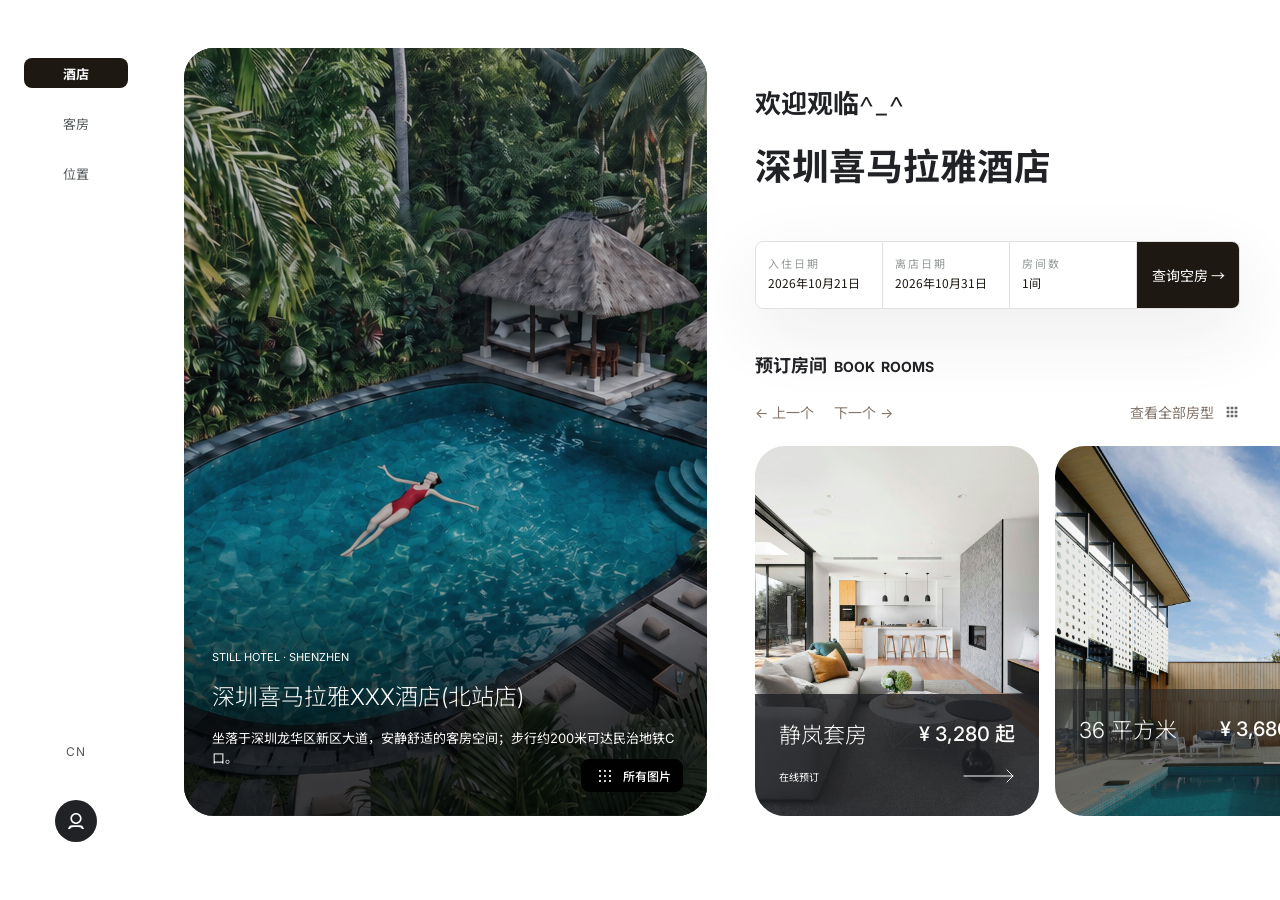
==== index.html @ 6130de10 "Publish hotel booking demo site" ====
<!doctype html>
<html lang="zh-CN"><head><link rel="icon" href="assets/favicon.svg?v=4" type="image/svg+xml"><meta charset="utf-8"><meta name="viewport" content="width=device-width, initial-scale=1, viewport-fit=cover"><meta name="theme-color" content="#ffffff"><title>酒店首页 · 深圳喜马拉雅酒店</title><link rel="stylesheet" href="css/base.css"><link rel="stylesheet" href="css/home.css"></head><body class="home-page"><aside class="site-sidebar" data-sidebar="hotel"></aside><main class="home-layout"><section class="home-hero" aria-label="酒店环境"><img src="assets/home/7f767.png" alt="热带绿植环绕的酒店户外泳池"><div class="home-hero-copy"><p class="eyebrow">STILL HOTEL  ·  SHENZHEN</p><h2>深圳喜马拉雅XXX酒店(北站店)</h2><p class="intro">坐落于深圳龙华区新区大道，安静舒适的客房空间；步行约200米可达民治地铁C口。</p></div><a href="gallery.html?type=hotel" class="home-photos"><img src="assets/home/ee39a.svg" alt="">所有图片</a></section><section class="home-booking"><div class="home-intro-spacer"></div><header class="home-welcome"><p>欢迎观临<span>^_^</span></p><h1>深圳喜马拉雅酒店</h1></header><form class="search-bar" data-search-form aria-label="查询可预订客房"><label class="search-field"><span class="search-label">入住日期</span><span class="search-value">2026年10月21日</span><input aria-label="入住日期" type="date" name="checkin" value="2026-10-21" required></label><label class="search-field"><span class="search-label">离店日期</span><span class="search-value">2026年10月31日</span><input aria-label="离店日期" type="date" name="checkout" value="2026-10-31" required></label><label class="search-field"><span class="search-label">房间数</span><span class="search-value">1间</span><select aria-label="房间数" name="rooms"><option value="1">1间</option><option value="2">2间</option><option value="3">3间</option><option value="4">4间</option><option value="5">5间</option></select></label><button class="search-submit" type="submit">查询空房 →</button></form><div class="home-intro-spacer"></div><div class="home-book-heading"><h2>预订房间</h2><p>BOOK  ROOMS</p></div><div class="home-room-tools"><button type="button" data-carousel="-1" aria-label="上一个房型">← 上一个</button><button type="button" data-carousel="1" aria-label="下一个房型">下一个 →</button><a href="rooms.html">查看全部房型<img src="assets/home/389a8.svg" alt=""></a></div><div class="home-room-strip"><a class="home-card" href="products.html?room=1" aria-label="预订静岚套房"><img src="assets/home/956d7.png" alt="静岚套房客房环境"><div class="home-card-copy"><div class="home-card-line"><h3>静岚套房</h3><p class="price">¥ 3,280 起</p></div><div class="home-card-bottom"><span>在线预订</span><img src="assets/home/8ff06.svg" alt=""></div></div></a><a class="home-card" href="products.html?room=2" aria-label="预订36 平方米"><img src="assets/home/bf387.png" alt="36 平方米客房环境"><div class="home-card-copy"><div class="home-card-line"><h3>36 平方米</h3><p class="price">¥ 3,680 起</p></div><div class="home-card-bottom"><span>在线预订</span><img src="assets/home/8ff06.svg" alt=""></div></div></a><a class="home-card" href="products.html?room=stone" aria-label="预订石庭套房"><img src="assets/home/69c30.png" alt="石庭套房客房环境"><div class="home-card-copy"><div class="home-card-line"><h3>石庭套房</h3><p class="price">¥ 3,680 起</p></div><div class="home-card-bottom"><span>在线预订</span><img src="assets/home/8ff06.svg" alt=""></div></div></a></div></section></main><script type="module" src="js/common.js"></script><script type="module" src="js/home.js"></script></body></html>
---- css/base.css ----
@import url('./fonts.css');
@import url('./calendar.css');
:root{--ink:#202225;--text:#313333;--muted:#949999;--border:#d8dbdb;--soft:#f6f6f4;--dark:#1d1912;--motion:180ms cubic-bezier(.2,.7,.25,1);font-family:Inter,'Noto Sans SC','PingFang SC',sans-serif;color:var(--ink);font-synthesis:none;-webkit-font-smoothing:antialiased}
*{box-sizing:border-box}html{scroll-behavior:smooth}body{margin:0;background:#fff;font-size:14px}h1,h2,h3,p{margin:0}a{color:inherit;text-decoration:none}button,input,select,textarea{font:inherit;color:inherit}button,a,input,select,textarea{ -webkit-tap-highlight-color:transparent}button{cursor:pointer;border:0;background:none}button,a,input,select,textarea{transition:background-color var(--motion),border-color var(--motion),box-shadow var(--motion),transform var(--motion),opacity var(--motion)}button:hover,a:hover{filter:brightness(.94)}button:active,a:active{transform:translateY(1px)}button:disabled{cursor:not-allowed;opacity:.45}button:focus-visible,a:focus-visible{outline:2px solid #827469;outline-offset:4px}input:focus,select:focus,textarea:focus{outline:none;border-color:#827469;box-shadow:0 0 0 3px #82746920}input[type=checkbox],input[type=radio]{accent-color:#202225;cursor:pointer;transition:transform var(--motion)}input[type=checkbox]:active,input[type=radio]:active{transform:scale(.85)}img{display:block;max-width:100%}[hidden]{display:none!important}.sr-only{position:absolute;width:1px;height:1px;padding:0;margin:-1px;overflow:hidden;clip:rect(0,0,0,0);white-space:nowrap;border:0}
.site-sidebar{position:fixed;z-index:20;left:40px;top:92px;width:104px;height:calc(100dvh - 184px);min-height:400px;display:flex;flex-direction:column;align-items:center;padding:10px 0;gap:20px}.site-sidebar nav{display:flex;flex-direction:column;gap:20px;width:100%}.site-nav-link{height:30px;width:104px;display:flex;align-items:center;justify-content:center;font-size:13px;color:#555a5d;border-radius:8px}.site-nav-link[aria-current=page]{background:#1d1912;color:#f8f8fa;font-weight:700}.site-sidebar-footer{margin-top:auto;display:flex;flex-direction:column;gap:40px;align-items:center}.site-language{font-size:12px;letter-spacing:.8px;height:18px;color:#555a5d}.site-account{display:grid;place-items:center;border-radius:50%;width:42px;height:42px;background:#202225}.site-account img{width:15.735px;height:16px}.site-account-menu{position:absolute;bottom:0;left:112px;width:156px;padding:8px;border:1px solid var(--border);background:white;border-radius:10px;box-shadow:0 12px 40px #0002}.site-account-menu a{display:block;padding:12px;border-radius:6px}.site-account-menu a:hover{background:var(--soft)}.orders-page .site-sidebar,.detail-page .site-sidebar{left:0;top:0;height:100dvh;min-height:0;width:184px;padding:50px 40px;border-right:1px solid var(--border)}
.page-main{margin-left:224px;padding:92px 40px 64px 0;min-height:1080px}.page-heading{height:80px;display:flex;flex-direction:column;align-items:center;gap:7px}.page-heading p{font-size:10px;font-weight:500;line-height:12px;color:#7b8082;white-space:pre}.page-heading h1{font-size:42px;line-height:51px;font-weight:700}.button-dark{background:var(--ink);color:white}.button-outline{border:1px solid var(--border);background:white}.ui-button{display:inline-flex;align-items:center;justify-content:center;gap:8px;min-height:44px;padding:10px 20px;border-radius:8px}.ui-button img{width:24px;height:24px}.ui-toast{position:fixed;bottom:28px;left:50%;transform:translate(-50%,15px);padding:14px 22px;background:#202225;color:white;box-shadow:0 8px 24px #0002;border-radius:8px;z-index:120;opacity:0;max-width:calc(100vw - 32px);transition:opacity var(--motion),transform var(--motion);pointer-events:none}.ui-toast.is-visible{opacity:1;transform:translate(-50%,0)}
.search-bar{display:flex;height:68px;border:1px solid #e1e1e1;border-radius:8px;background:white;box-shadow:0 24px 72px #272b2b17;overflow:hidden}.search-field{flex:1;position:relative;display:flex;justify-content:center;flex-direction:column;padding:10px 20px;border-right:1px solid #e1e1e1;gap:0;min-width:0;font-family:'PingFang SC','Noto Sans SC',sans-serif}.search-label{font-size:11px;color:#949999;letter-spacing:2px;line-height:16.5px}.search-value{font-size:15px;line-height:22.5px;color:#1d1912;white-space:nowrap}.search-field input,.search-field select{position:absolute;inset:0;opacity:0;width:100%;height:100%;cursor:pointer;border:0}.search-field:focus-within{background:#f6f6f4;box-shadow:inset 0 0 0 2px #827469}.search-submit{flex:1;padding:0;background:#1d1912;color:white;font-family:'PingFang SC','Noto Sans SC',sans-serif;font-size:14px}.global-loading{position:fixed;top:0;left:0;right:0;height:3px;z-index:200;background:#e8e8e5;overflow:hidden}.global-loading:after{content:'';position:absolute;inset:0 auto 0 0;width:35%;background:#202225;animation:load-progress 1s ease-in-out infinite}@keyframes load-progress{from{transform:translateX(-110%)}to{transform:translateX(390%)}}.ui-dialog{max-width:560px;width:calc(100% - 32px);border:1px solid var(--border);border-radius:12px;padding:28px;box-shadow:0 24px 90px #0003;color:var(--text)}.ui-dialog::backdrop{background:#20222560;backdrop-filter:blur(3px)}.ui-dialog h2{font-size:22px;margin-bottom:18px}.ui-dialog p{line-height:1.8;margin-bottom:18px}.ui-dialog-close{float:right;font-size:22px}.dialog-actions{display:flex;justify-content:flex-end;gap:12px;margin-top:24px}
@media(min-width:768px) and (max-height:900px){.site-sidebar{top:48px;height:calc(100dvh - 96px)}.page-main{padding-top:48px}.orders-page .site-sidebar,.detail-page .site-sidebar{top:0;height:100dvh}}
@media(min-width:768px) and (max-width:1439px){.page-main{margin-left:184px;padding-right:32px}.site-sidebar{left:24px}.orders-page .site-sidebar,.detail-page .site-sidebar{left:0}}
@media(max-width:767px){body{font-size:14px}.site-sidebar,.orders-page .site-sidebar,.detail-page .site-sidebar{top:0;left:0;width:100%;height:64px;min-height:0;flex-direction:row;justify-content:space-between;padding:12px 16px;gap:12px;background:#fff;border:0;border-bottom:1px solid #e8e9e9}.site-sidebar nav{flex-direction:row;gap:4px;width:auto}.site-nav-link{width:auto;min-width:54px;height:34px;padding:0 12px}.site-sidebar-footer{margin:0;flex-direction:row;gap:8px}.site-language{display:none}.site-account{width:34px;height:34px}.site-account-menu{top:56px;bottom:auto;left:auto;right:12px}.page-main{margin:0;padding:94px 20px 40px;min-height:100dvh}.page-heading{height:76px}.page-heading h1{font-size:30px;line-height:40px}.search-bar{display:grid;grid-template-columns:repeat(2,minmax(0,1fr));height:128px}.search-field{padding:10px 14px;border-bottom:1px solid #e1e1e1}.search-field:nth-child(2){border-right:0}.search-label{font-size:10px}.search-value{font-size:14px}.ui-toast{bottom:18px;font-size:13px;width:max-content}.ui-dialog{padding:20px}.ui-dialog h2{font-size:20px}}
@media(prefers-reduced-motion:reduce){html{scroll-behavior:auto}*,*:before,*:after{animation-duration:.01ms!important;transition-duration:.01ms!important;animation-iteration-count:1!important}}

@media(max-width:767px){.site-sidebar,.orders-page .site-sidebar,.detail-page .site-sidebar{height:calc(64px + env(safe-area-inset-top));padding-top:calc(12px + env(safe-area-inset-top))}.site-account-menu{top:calc(56px + env(safe-area-inset-top))}.page-main{padding-top:calc(94px + env(safe-area-inset-top))}}

@media(max-width:767px){.orders-page .orders-main,.detail-page .orders-main{padding-top:calc(64px + env(safe-area-inset-top))}}
---- css/home.css ----
.home-page{overflow-x:hidden}.home-layout{overflow:clip;display:grid;grid-template-columns:minmax(0,904fr) minmax(0,632fr);gap:100px;margin-left:204px;padding:92px 80px 92px 0;min-height:1080px}.home-hero{height:896px;border-radius:30px;position:relative;overflow:hidden;display:flex;align-items:flex-end;background:#252b29}.home-hero>img{position:absolute;inset:0;width:100%;height:100%;object-fit:cover}.home-hero:after{content:'';position:absolute;inset:0;background:#171a1c47}.home-hero-copy{position:relative;z-index:1;width:100%;height:286px;display:flex;flex-direction:column;justify-content:flex-end;padding:0 36px 46px;color:#fcfcfa;background:linear-gradient(to top,#000a 0%,#000a 34.091%,transparent 100%)}.home-hero-copy .eyebrow{font-size:11px;line-height:20px;margin-bottom:10px}.home-hero-copy h2{font-size:28px;font-weight:300;line-height:42px;margin-bottom:8px;white-space:nowrap}.home-hero-copy .intro{font-size:13px;line-height:20px;white-space:nowrap}.home-photos{position:absolute;right:40px;bottom:40px;z-index:2;display:flex;gap:6px;align-items:center;height:33px;padding:1px 11px;border:1px solid #010101;border-radius:8px;background:#010101;color:white;font-size:12px;font-weight:500}.home-photos img{width:24px;height:24px}.home-booking{height:896px;min-width:0;display:flex;flex-direction:column;justify-content:flex-end}.home-intro-spacer{flex:1}.home-welcome{height:190px;flex-shrink:0;font-family:'Intel One Mono','Noto Sans SC',monospace;font-weight:700}.home-welcome p{transform:translateY(-12px);font-size:30px;line-height:41px}.home-welcome span{font-size:24px;font-weight:400}.home-welcome h1{transform:translateY(-8px);font-size:55px;line-height:76px;font-weight:700;white-space:nowrap}.home-booking .search-bar{flex-shrink:0;width:100%}.home-book-heading{display:flex;gap:7px;align-items:baseline;height:22px;flex-shrink:0}.home-book-heading h2{font-size:18px;line-height:22px}.home-book-heading p{font-size:14px;font-weight:700;white-space:pre}.home-room-tools{height:69px;display:flex;align-items:center;gap:30px;color:#827469;font-size:14px;flex-shrink:0}.home-room-tools button{padding:0}.home-room-tools a{margin-left:auto;display:flex;gap:10px;align-items:center;height:33px;white-space:nowrap}.home-room-tools img{width:16px;height:16px}.home-room-strip{display:flex;gap:16px;height:434px;flex-shrink:0;overflow:visible;transition:transform 360ms ease}.home-card{position:relative;width:284px;height:434px;flex-shrink:0;border-radius:30px;overflow:hidden;color:#fcfcfa}.home-card>img{width:100%;height:100%;object-fit:cover;transition:transform 550ms ease}.home-card:hover>img{transform:scale(1.025)}.home-card-copy{position:absolute;top:312px;left:0;width:100%;height:155px;padding:22px 24px 20px;background:#202225d1;display:flex;flex-direction:column;gap:16px}.home-card:nth-child(2) .home-card-copy{top:307px;background:#20222594;gap:8px}.home-card:nth-child(3) .home-card-copy{top:311px;background:#20222594;gap:8px}.home-card-line{display:flex;align-items:center;height:33px;white-space:nowrap;justify-content:space-between}.home-card h3{font-size:22px;font-weight:300}.home-card .price{font-size:20px;font-weight:500}.home-card-bottom{display:flex;justify-content:space-between;align-items:center;font-size:10px;height:22px}.home-card-bottom img{width:52px;height:14px}.home-card:not(:first-child) .home-card-bottom span{visibility:hidden}
@media(min-width:768px) and (max-width:1600px){.home-layout{margin-left:184px;gap:48px;padding-right:40px;grid-template-columns:1.08fr 1fr}.home-welcome h1{font-size:clamp(34px,2.86vw,55px)}.home-welcome p{font-size:26px}.home-hero-copy{padding-left:28px;padding-right:28px}.home-hero-copy h2{font-size:23px;white-space:normal}.home-hero-copy .intro{white-space:normal;max-width:500px}.home-room-tools{gap:20px}.home-booking .search-field{padding-left:12px;padding-right:12px}.home-booking .search-value{font-size:12px}.home-photos{bottom:24px;right:24px}}
@media(min-width:768px) and (max-height:900px){.home-layout{padding-top:48px;padding-bottom:48px;min-height:864px}.home-hero,.home-booking{height:768px}.home-welcome{height:146px}.home-card,.home-room-strip{height:370px}.home-card-copy{top:248px}.home-card:nth-child(2) .home-card-copy{top:243px}.home-card:nth-child(3) .home-card-copy{top:247px}}
@media(max-width:767px){.home-layout{display:flex;flex-direction:column;margin:0;padding:84px 20px 40px;min-height:100dvh;gap:28px}.home-hero{height:360px;width:100%;border-radius:22px}.home-hero-copy{height:210px;padding:0 20px 64px}.home-hero-copy h2{font-size:20px;line-height:28px;white-space:normal}.home-hero-copy .intro{font-size:11px;line-height:18px;white-space:normal}.home-hero-copy .eyebrow{font-size:9px;margin-bottom:6px}.home-photos{right:18px;bottom:18px}.home-booking{height:auto;gap:0}.home-intro-spacer{display:none}.home-welcome{height:auto;margin-bottom:24px}.home-welcome p{font-size:22px;line-height:32px}.home-welcome span{font-size:18px}.home-welcome h1{font-size:34px;line-height:48px}.home-booking .search-bar{margin-bottom:36px}.home-room-tools{height:58px;gap:20px;font-size:12px}.home-book-heading h2{font-size:17px}.home-book-heading p{font-size:12px}.home-room-strip{overflow-x:auto;width:calc(100% + 20px);padding-right:20px;scroll-snap-type:x mandatory;height:386px;transform:none!important}.home-card{width:260px;height:386px;scroll-snap-align:start;border-radius:22px}.home-card-copy{top:264px;padding:22px 18px}.home-card:nth-child(2) .home-card-copy{top:259px}.home-card:nth-child(3) .home-card-copy{top:263px}.home-card h3{font-size:20px}.home-card .price{font-size:18px}}

@media(min-width:768px){.home-hero-copy .eyebrow{transform:translateY(-3px)}.home-hero-copy h2{transform:translateY(-4px)}.home-hero-copy .intro{transform:translateY(-2px)}}

@media(max-width:767px){.home-layout{padding-top:calc(84px + env(safe-area-inset-top))}}
.home-hero:after{background:rgba(23,26,28,.3)}
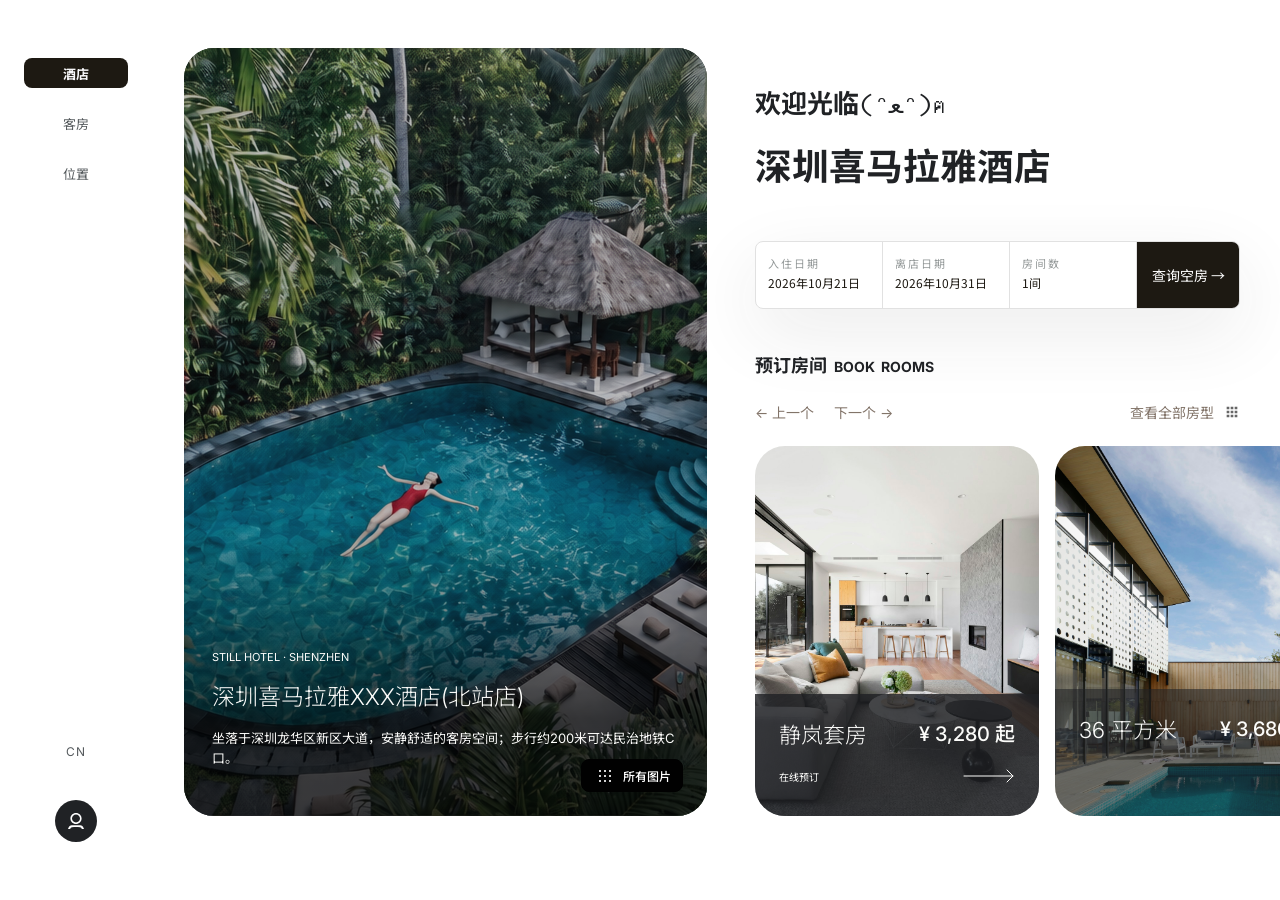
==== commit b398344b: "Update home welcome greeting" ====
--- a/index.html
+++ b/index.html
@@ -1,2 +1,2 @@
 <!doctype html>
-<html lang="zh-CN"><head><link rel="icon" href="assets/favicon.svg?v=4" type="image/svg+xml"><meta charset="utf-8"><meta name="viewport" content="width=device-width, initial-scale=1, viewport-fit=cover"><meta name="theme-color" content="#ffffff"><title>酒店首页 · 深圳喜马拉雅酒店</title><link rel="stylesheet" href="css/base.css"><link rel="stylesheet" href="css/home.css"></head><body class="home-page"><aside class="site-sidebar" data-sidebar="hotel"></aside><main class="home-layout"><section class="home-hero" aria-label="酒店环境"><img src="assets/home/7f767.png" alt="热带绿植环绕的酒店户外泳池"><div class="home-hero-copy"><p class="eyebrow">STILL HOTEL  ·  SHENZHEN</p><h2>深圳喜马拉雅XXX酒店(北站店)</h2><p class="intro">坐落于深圳龙华区新区大道，安静舒适的客房空间；步行约200米可达民治地铁C口。</p></div><a href="gallery.html?type=hotel" class="home-photos"><img src="assets/home/ee39a.svg" alt="">所有图片</a></section><section class="home-booking"><div class="home-intro-spacer"></div><header class="home-welcome"><p>欢迎观临<span>^_^</span></p><h1>深圳喜马拉雅酒店</h1></header><form class="search-bar" data-search-form aria-label="查询可预订客房"><label class="search-field"><span class="search-label">入住日期</span><span class="search-value">2026年10月21日</span><input aria-label="入住日期" type="date" name="checkin" value="2026-10-21" required></label><label class="search-field"><span class="search-label">离店日期</span><span class="search-value">2026年10月31日</span><input aria-label="离店日期" type="date" name="checkout" value="2026-10-31" required></label><label class="search-field"><span class="search-label">房间数</span><span class="search-value">1间</span><select aria-label="房间数" name="rooms"><option value="1">1间</option><option value="2">2间</option><option value="3">3间</option><option value="4">4间</option><option value="5">5间</option></select></label><button class="search-submit" type="submit">查询空房 →</button></form><div class="home-intro-spacer"></div><div class="home-book-heading"><h2>预订房间</h2><p>BOOK  ROOMS</p></div><div class="home-room-tools"><button type="button" data-carousel="-1" aria-label="上一个房型">← 上一个</button><button type="button" data-carousel="1" aria-label="下一个房型">下一个 →</button><a href="rooms.html">查看全部房型<img src="assets/home/389a8.svg" alt=""></a></div><div class="home-room-strip"><a class="home-card" href="products.html?room=1" aria-label="预订静岚套房"><img src="assets/home/956d7.png" alt="静岚套房客房环境"><div class="home-card-copy"><div class="home-card-line"><h3>静岚套房</h3><p class="price">¥ 3,280 起</p></div><div class="home-card-bottom"><span>在线预订</span><img src="assets/home/8ff06.svg" alt=""></div></div></a><a class="home-card" href="products.html?room=2" aria-label="预订36 平方米"><img src="assets/home/bf387.png" alt="36 平方米客房环境"><div class="home-card-copy"><div class="home-card-line"><h3>36 平方米</h3><p class="price">¥ 3,680 起</p></div><div class="home-card-bottom"><span>在线预订</span><img src="assets/home/8ff06.svg" alt=""></div></div></a><a class="home-card" href="products.html?room=stone" aria-label="预订石庭套房"><img src="assets/home/69c30.png" alt="石庭套房客房环境"><div class="home-card-copy"><div class="home-card-line"><h3>石庭套房</h3><p class="price">¥ 3,680 起</p></div><div class="home-card-bottom"><span>在线预订</span><img src="assets/home/8ff06.svg" alt=""></div></div></a></div></section></main><script type="module" src="js/common.js"></script><script type="module" src="js/home.js"></script></body></html>+<html lang="zh-CN"><head><link rel="icon" href="assets/favicon.svg?v=4" type="image/svg+xml"><meta charset="utf-8"><meta name="viewport" content="width=device-width, initial-scale=1, viewport-fit=cover"><meta name="theme-color" content="#ffffff"><title>酒店首页 · 深圳喜马拉雅酒店</title><link rel="stylesheet" href="css/base.css"><link rel="stylesheet" href="css/home.css"></head><body class="home-page"><aside class="site-sidebar" data-sidebar="hotel"></aside><main class="home-layout"><section class="home-hero" aria-label="酒店环境"><img src="assets/home/7f767.png" alt="热带绿植环绕的酒店户外泳池"><div class="home-hero-copy"><p class="eyebrow">STILL HOTEL  ·  SHENZHEN</p><h2>深圳喜马拉雅XXX酒店(北站店)</h2><p class="intro">坐落于深圳龙华区新区大道，安静舒适的客房空间；步行约200米可达民治地铁C口。</p></div><a href="gallery.html?type=hotel" class="home-photos"><img src="assets/home/ee39a.svg" alt="">所有图片</a></section><section class="home-booking"><div class="home-intro-spacer"></div><header class="home-welcome"><p>欢迎光临<span>(ᵔﻌᵔ)ฅ&#x20;</span></p><h1>深圳喜马拉雅酒店</h1></header><form class="search-bar" data-search-form aria-label="查询可预订客房"><label class="search-field"><span class="search-label">入住日期</span><span class="search-value">2026年10月21日</span><input aria-label="入住日期" type="date" name="checkin" value="2026-10-21" required></label><label class="search-field"><span class="search-label">离店日期</span><span class="search-value">2026年10月31日</span><input aria-label="离店日期" type="date" name="checkout" value="2026-10-31" required></label><label class="search-field"><span class="search-label">房间数</span><span class="search-value">1间</span><select aria-label="房间数" name="rooms"><option value="1">1间</option><option value="2">2间</option><option value="3">3间</option><option value="4">4间</option><option value="5">5间</option></select></label><button class="search-submit" type="submit">查询空房 →</button></form><div class="home-intro-spacer"></div><div class="home-book-heading"><h2>预订房间</h2><p>BOOK  ROOMS</p></div><div class="home-room-tools"><button type="button" data-carousel="-1" aria-label="上一个房型">← 上一个</button><button type="button" data-carousel="1" aria-label="下一个房型">下一个 →</button><a href="rooms.html">查看全部房型<img src="assets/home/389a8.svg" alt=""></a></div><div class="home-room-strip"><a class="home-card" href="products.html?room=1" aria-label="预订静岚套房"><img src="assets/home/956d7.png" alt="静岚套房客房环境"><div class="home-card-copy"><div class="home-card-line"><h3>静岚套房</h3><p class="price">¥ 3,280 起</p></div><div class="home-card-bottom"><span>在线预订</span><img src="assets/home/8ff06.svg" alt=""></div></div></a><a class="home-card" href="products.html?room=2" aria-label="预订36 平方米"><img src="assets/home/bf387.png" alt="36 平方米客房环境"><div class="home-card-copy"><div class="home-card-line"><h3>36 平方米</h3><p class="price">¥ 3,680 起</p></div><div class="home-card-bottom"><span>在线预订</span><img src="assets/home/8ff06.svg" alt=""></div></div></a><a class="home-card" href="products.html?room=stone" aria-label="预订石庭套房"><img src="assets/home/69c30.png" alt="石庭套房客房环境"><div class="home-card-copy"><div class="home-card-line"><h3>石庭套房</h3><p class="price">¥ 3,680 起</p></div><div class="home-card-bottom"><span>在线预订</span><img src="assets/home/8ff06.svg" alt=""></div></div></a></div></section></main><script type="module" src="js/common.js"></script><script type="module" src="js/home.js"></script></body></html>
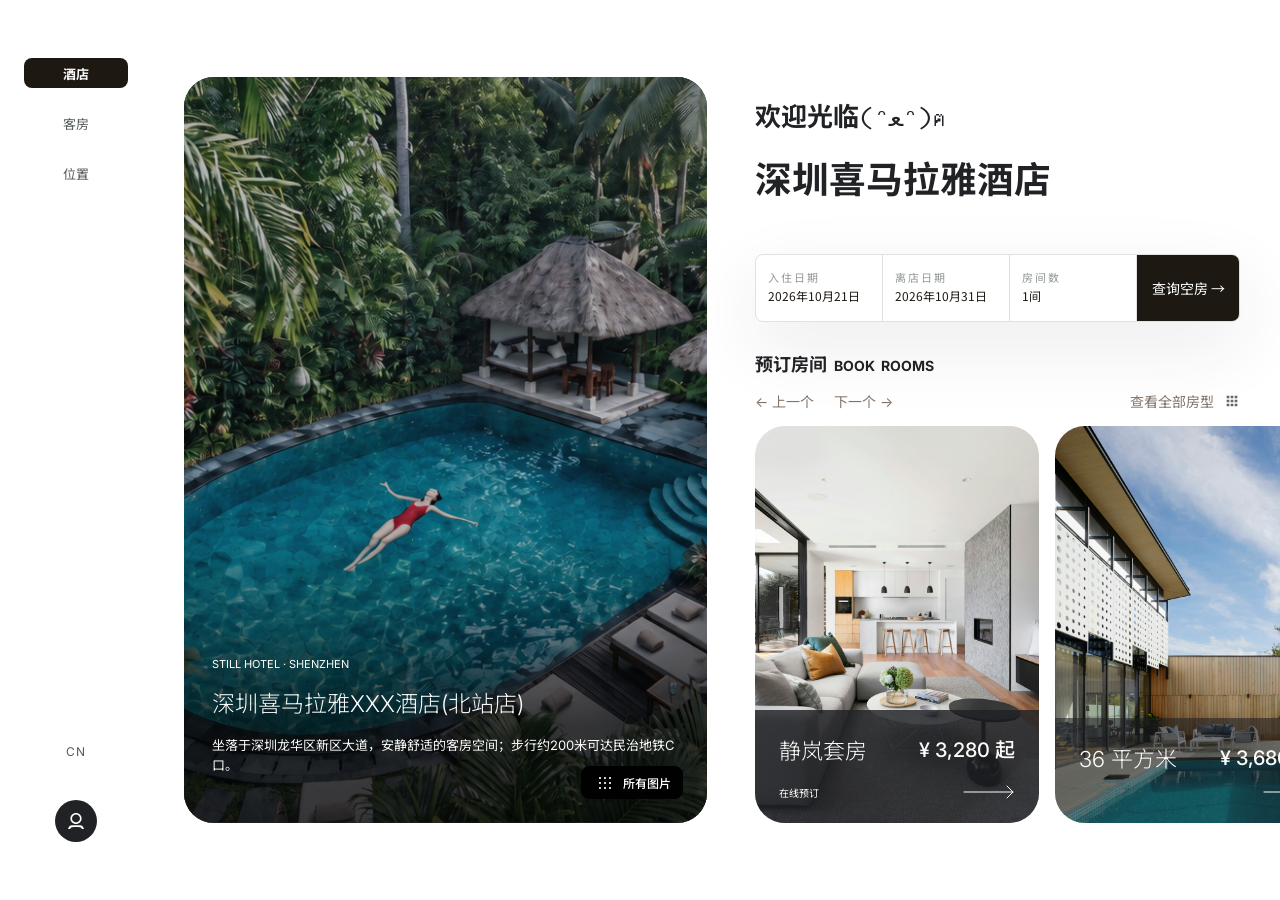
==== commit c9559907: "修复酒店与位置页高度适配及导航后备显示" ====
--- a/index.html
+++ b/index.html
@@ -1,2 +1,2 @@
 <!doctype html>
-<html lang="zh-CN"><head><link rel="icon" href="assets/favicon.svg?v=4" type="image/svg+xml"><meta charset="utf-8"><meta name="viewport" content="width=device-width, initial-scale=1, viewport-fit=cover"><meta name="theme-color" content="#ffffff"><title>酒店首页 · 深圳喜马拉雅酒店</title><link rel="stylesheet" href="css/base.css"><link rel="stylesheet" href="css/home.css"></head><body class="home-page"><aside class="site-sidebar" data-sidebar="hotel"></aside><main class="home-layout"><section class="home-hero" aria-label="酒店环境"><img src="assets/home/7f767.png" alt="热带绿植环绕的酒店户外泳池"><div class="home-hero-copy"><p class="eyebrow">STILL HOTEL  ·  SHENZHEN</p><h2>深圳喜马拉雅XXX酒店(北站店)</h2><p class="intro">坐落于深圳龙华区新区大道，安静舒适的客房空间；步行约200米可达民治地铁C口。</p></div><a href="gallery.html?type=hotel" class="home-photos"><img src="assets/home/ee39a.svg" alt="">所有图片</a></section><section class="home-booking"><div class="home-intro-spacer"></div><header class="home-welcome"><p>欢迎光临<span>(ᵔﻌᵔ)ฅ&#x20;</span></p><h1>深圳喜马拉雅酒店</h1></header><form class="search-bar" data-search-form aria-label="查询可预订客房"><label class="search-field"><span class="search-label">入住日期</span><span class="search-value">2026年10月21日</span><input aria-label="入住日期" type="date" name="checkin" value="2026-10-21" required></label><label class="search-field"><span class="search-label">离店日期</span><span class="search-value">2026年10月31日</span><input aria-label="离店日期" type="date" name="checkout" value="2026-10-31" required></label><label class="search-field"><span class="search-label">房间数</span><span class="search-value">1间</span><select aria-label="房间数" name="rooms"><option value="1">1间</option><option value="2">2间</option><option value="3">3间</option><option value="4">4间</option><option value="5">5间</option></select></label><button class="search-submit" type="submit">查询空房 →</button></form><div class="home-intro-spacer"></div><div class="home-book-heading"><h2>预订房间</h2><p>BOOK  ROOMS</p></div><div class="home-room-tools"><button type="button" data-carousel="-1" aria-label="上一个房型">← 上一个</button><button type="button" data-carousel="1" aria-label="下一个房型">下一个 →</button><a href="rooms.html">查看全部房型<img src="assets/home/389a8.svg" alt=""></a></div><div class="home-room-strip"><a class="home-card" href="products.html?room=1" aria-label="预订静岚套房"><img src="assets/home/956d7.png" alt="静岚套房客房环境"><div class="home-card-copy"><div class="home-card-line"><h3>静岚套房</h3><p class="price">¥ 3,280 起</p></div><div class="home-card-bottom"><span>在线预订</span><img src="assets/home/8ff06.svg" alt=""></div></div></a><a class="home-card" href="products.html?room=2" aria-label="预订36 平方米"><img src="assets/home/bf387.png" alt="36 平方米客房环境"><div class="home-card-copy"><div class="home-card-line"><h3>36 平方米</h3><p class="price">¥ 3,680 起</p></div><div class="home-card-bottom"><span>在线预订</span><img src="assets/home/8ff06.svg" alt=""></div></div></a><a class="home-card" href="products.html?room=stone" aria-label="预订石庭套房"><img src="assets/home/69c30.png" alt="石庭套房客房环境"><div class="home-card-copy"><div class="home-card-line"><h3>石庭套房</h3><p class="price">¥ 3,680 起</p></div><div class="home-card-bottom"><span>在线预订</span><img src="assets/home/8ff06.svg" alt=""></div></div></a></div></section></main><script type="module" src="js/common.js"></script><script type="module" src="js/home.js"></script></body></html>+<html lang="zh-CN"><head><link rel="icon" href="assets/favicon.svg?v=4" type="image/svg+xml"><meta charset="utf-8"><meta name="viewport" content="width=device-width, initial-scale=1, viewport-fit=cover"><meta name="theme-color" content="#ffffff"><title>酒店首页 · 深圳喜马拉雅酒店</title><link rel="stylesheet" href="css/base.css"><link rel="stylesheet" href="css/home.css"></head><body class="home-page"><aside class="site-sidebar" data-sidebar="hotel"><nav aria-label="主导航"><a class="site-nav-link" href="index.html" aria-current="page">酒店</a><a class="site-nav-link" href="rooms.html">客房</a><a class="site-nav-link" href="location.html">位置</a></nav><div class="site-sidebar-footer"><span class="site-language">CN</span><a class="site-account" href="orders.html" aria-label="账户与订单"><img src="assets/home/543d1.svg" alt=""></a></div></aside><main class="home-layout"><section class="home-hero" aria-label="酒店环境"><img src="assets/home/7f767.png" alt="热带绿植环绕的酒店户外泳池"><div class="home-hero-copy"><p class="eyebrow">STILL HOTEL  ·  SHENZHEN</p><h2>深圳喜马拉雅XXX酒店(北站店)</h2><p class="intro">坐落于深圳龙华区新区大道，安静舒适的客房空间；步行约200米可达民治地铁C口。</p></div><a href="gallery.html?type=hotel" class="home-photos"><img src="assets/home/ee39a.svg" alt="">所有图片</a></section><section class="home-booking"><div class="home-intro-spacer"></div><header class="home-welcome"><p>欢迎光临<span>(ᵔﻌᵔ)ฅ&#x20;</span></p><h1>深圳喜马拉雅酒店</h1></header><form class="search-bar" data-search-form aria-label="查询可预订客房"><label class="search-field"><span class="search-label">入住日期</span><span class="search-value">2026年10月21日</span><input aria-label="入住日期" type="date" name="checkin" value="2026-10-21" required></label><label class="search-field"><span class="search-label">离店日期</span><span class="search-value">2026年10月31日</span><input aria-label="离店日期" type="date" name="checkout" value="2026-10-31" required></label><label class="search-field"><span class="search-label">房间数</span><span class="search-value">1间</span><select aria-label="房间数" name="rooms"><option value="1">1间</option><option value="2">2间</option><option value="3">3间</option><option value="4">4间</option><option value="5">5间</option></select></label><button class="search-submit" type="submit">查询空房 →</button></form><div class="home-intro-spacer"></div><div class="home-book-heading"><h2>预订房间</h2><p>BOOK  ROOMS</p></div><div class="home-room-tools"><button type="button" data-carousel="-1" aria-label="上一个房型">← 上一个</button><button type="button" data-carousel="1" aria-label="下一个房型">下一个 →</button><a href="rooms.html">查看全部房型<img src="assets/home/389a8.svg" alt=""></a></div><div class="home-room-strip"><a class="home-card" href="products.html?room=1" aria-label="预订静岚套房"><img src="assets/home/956d7.png" alt="静岚套房客房环境"><div class="home-card-copy"><div class="home-card-line"><h3>静岚套房</h3><p class="price">¥ 3,280 起</p></div><div class="home-card-bottom"><span>在线预订</span><img src="assets/home/8ff06.svg" alt=""></div></div></a><a class="home-card" href="products.html?room=2" aria-label="预订36 平方米"><img src="assets/home/bf387.png" alt="36 平方米客房环境"><div class="home-card-copy"><div class="home-card-line"><h3>36 平方米</h3><p class="price">¥ 3,680 起</p></div><div class="home-card-bottom"><span>在线预订</span><img src="assets/home/8ff06.svg" alt=""></div></div></a><a class="home-card" href="products.html?room=stone" aria-label="预订石庭套房"><img src="assets/home/69c30.png" alt="石庭套房客房环境"><div class="home-card-copy"><div class="home-card-line"><h3>石庭套房</h3><p class="price">¥ 3,680 起</p></div><div class="home-card-bottom"><span>在线预订</span><img src="assets/home/8ff06.svg" alt=""></div></div></a></div></section></main><script type="module" src="js/common.js"></script><script type="module" src="js/home.js"></script></body></html>
--- a/css/home.css
+++ b/css/home.css
@@ -7,3 +7,16 @@
 
 @media(max-width:767px){.home-layout{padding-top:calc(84px + env(safe-area-inset-top))}}
 .home-hero:after{background:rgba(23,26,28,.3)}
+
+/* 桌面端按右侧剩余空间分配房型卡片高度；较矮的窗口保留页面滚动。 */
+@media (min-width:768px){
+  .home-layout{height:100dvh;min-height:720px;grid-template-rows:minmax(0,1fr);padding-top:clamp(48px,8.52dvh,92px);padding-bottom:clamp(48px,8.52dvh,92px)}
+  .home-hero,.home-booking{height:auto;min-height:0}
+  .home-room-strip{height:auto;min-height:270px;max-height:620px;flex:4 1 270px}
+  .home-card{height:100%}
+  .home-card-copy,.home-card:nth-child(2) .home-card-copy,.home-card:nth-child(3) .home-card-copy{top:auto;bottom:0;height:auto}
+}
+@media (min-width:768px) and (max-height:900px){
+  .home-welcome{height:clamp(112px,19dvh,146px)}
+  .home-room-tools{height:50px}
+}
